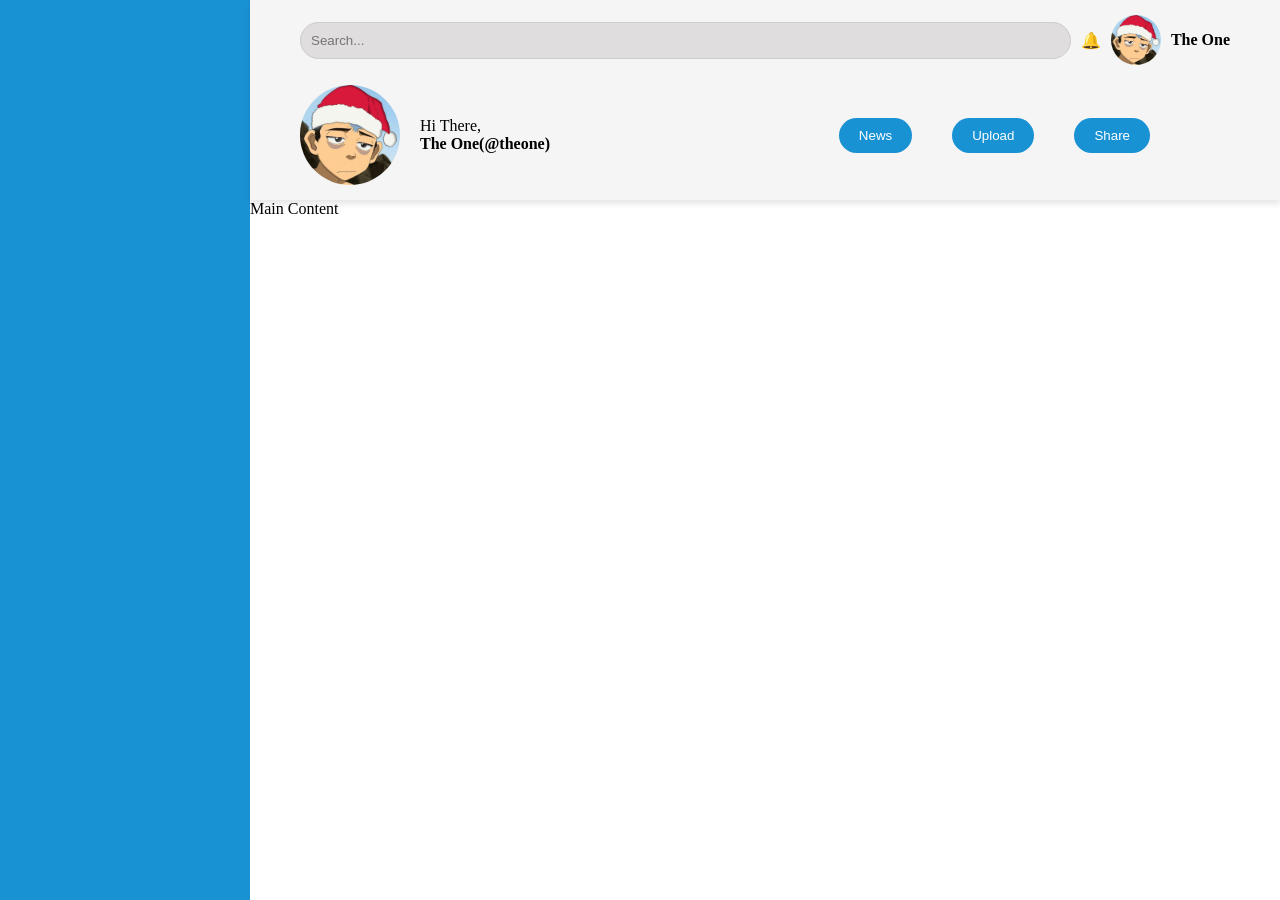
==== dashboard.html @ 389026cd "finishing the header part" ====
<!DOCTYPE html>
<head>
<link rel="stylesheet" href="styles.css">
</head>
<body>
  <div class ="container">
    <div class="sidebar"></div>
    <div class="header">
      <div class ="header-top">
        <div class="search-bar">
          
          <input type="text" placeholder="Search...">
        </div>
        <div class="user-info">
          <span>🔔</span>
          <img src="avatar.webp" alt="User Avatar" class="avatar">
          <p class="username"><b>The One</b></p>

        </div>
      </div>
      <div class="lower-content">
        <div class="left">
          <img src="avatar.webp" alt="User Avatar" class="avatar1">
          <div class="greeting">
            <p class="hello">Hi There,</p>
            <p class="username1"><b>The One(@theone)</b></p>
</div>
        </div>
        <div class="right">
          <div class="header-btn">
            <button class="btn">News</button>
            <button class="btn">Upload</button>
            <button class="btn">Share</button>
          </div>
          

        </div>


      </div></div>
    <div class="main-content">Main Content</div>
  </div>
</body>

</html>
---- styles.css ----
* {
  box-sizing: border-box;
  margin: 0;
  padding: 0;
}
.container {
  display: grid;
  grid-template-columns: 250px 1fr;
  grid-template-rows: auto 1fr;
  min-height: 100vh;
}
.sidebar {
  grid-row: 1/3;
  background-color: #1992d4;
}
.header {
  display: grid;
  height: 200px;
  grid-template-rows : auto auto;
  background-color: #f5f5f5;
  padding: 10px 50px;
  gap: 10px;
  box-shadow: 0px 4px 6px rgba(0, 0, 0, 0.1);
  
}
.header-top {
  display: grid;
  grid-template-columns: 1fr auto;
  align-items: center;
}
.search-bar {
  display: grid;
  grid-template-columns: 1fr auto;
  gap: 10px;
  align-items: center;
  max-width : 1000px;
}
.search-bar input {
  padding: 10px;
  background-color: #d8d5d5b9;
  border: 1px solid #ccc;
  border-radius: 25px;
}
.user-info {
  display: grid;
  grid-template-columns: auto auto auto;
  gap: 10px;
  align-items: center;
  
}
.avatar {
  
  width: 50px;
  height: 50px;
  border-radius: 50%;
}
.avatar1 {
  width: 100px;
  height: 100px;
  border-radius: 50%;
}
.lower-content {
  display: grid;
  grid-template-columns: 1fr auto;
  align-items: center;
}
.left {
  display: grid;
  grid-template-columns: auto 1fr;
  align-items: center;
  gap: 20px;
}
.right {
  display: grid;
  grid-template-columns: auto auto auto;
  align-items: center;
  
  gap: 40px;
  
}
.btn {
  padding: 10px 20px;
  background-color: #1992d4;
  color: white;
  border: none;
  border-radius: 20px;
  cursor: pointer;
}
.username1 {
  font-size: 2 rem;
}
.header-btn {
  display: grid;
  grid-template-columns: auto auto auto;
  gap: 40px;
  align-items: center;
}
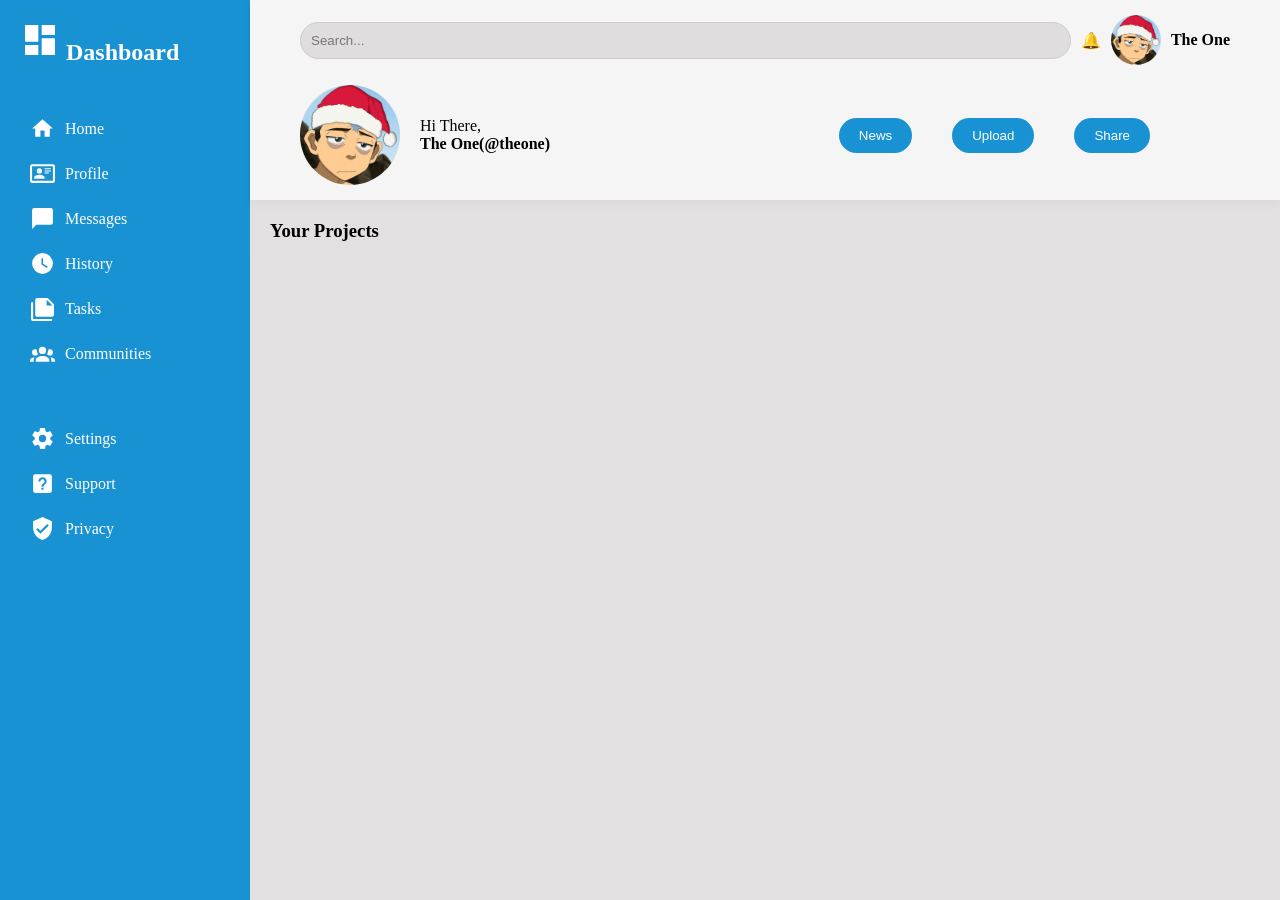
==== commit 77c40f0d: "finishing the sidebar" ====
--- a/dashboard.html
+++ b/dashboard.html
@@ -4,7 +4,55 @@
 </head>
 <body>
   <div class ="container">
-    <div class="sidebar"></div>
+    <div class="sidebar">
+      
+      <div class="dashboard-title">
+        <h1><svg xmlns="http://www.w3.org/2000/svg" viewBox="0 0 24 24"><title>view-dashboard</title><path d="M13,3V9H21V3M13,21H21V11H13M3,21H11V15H3M3,13H11V3H3V13Z" /></svg> Dashboard</h1>
+      </div>
+      <div class="nav-list">
+  <div class="nav-item">
+    <svg xmlns="http://w3.org" viewBox="0 0 24 24"><path d="M10,20V14H14V20H19V12H22L12,3L2,12H5V20H10Z" /></svg>
+    <span>Home</span>
+  </div>
+  <div class="nav-item">
+    <svg xmlns="http://w3.org" viewBox="0 0 24 24"><path d="M22,3H2C0.91,3.04 0.04,3.91 0,5V19C0.04,20.09 0.91,20.96 2,21H22C23.09,20.96 23.96,20.09 24,19V5C23.96,3.91 23.09,3.04 22,3M22,19H2V5H22V19M14,17V15.75C14,14.09 10.66,13.25 9,13.25C7.34,13.25 4,14.09 4,15.75V17H14M9,7A2.5,2.5 0 0,0 6.5,9.5A2.5,2.5 0 0,0 9,12A2.5,2.5 0 0,0 11.5,9.5A2.5,2.5 0 0,0 9,7M14,7V8H20V7H14M14,9V10H20V9H14M14,11V12H18V11H14" /></svg>
+    <span>Profile</span>
+  </div>
+  <div class="nav-item">
+    <svg xmlns="http://w3.org" viewBox="0 0 24 24"><path d="M20,2H4A2,2 0 0,0 2,4V22L6,18H20A2,2 0 0,0 22,16V4C22,2.89 21.1,2 20,2Z" /></svg>
+    <span>Messages</span>
+  </div>
+  <div class="nav-item">
+    <svg xmlns="http://w3.org" viewBox="0 0 24 24"><path d="M12,2A10,10 0 0,0 2,12A10,10 0 0,0 12,22A10,10 0 0,0 22,12A10,10 0 0,0 12,2M16.2,16.2L11,13V7H12.5V12.2L17,14.9L16.2,16.2Z" /></svg>
+    <span>History</span>
+  </div>
+  <div class="nav-item">
+    <svg xmlns="http://w3.org" viewBox="0 0 24 24"><path d="M16,9H21.5L16,3.5V9M7,2H17L23,8V18A2,2 0 0,1 21,20H7C5.89,20 5,19.1 5,18V4A2,2 0 0,1 7,2M3,6V22H21V24H3A2,2 0 0,1 1,22V6H3Z" /></svg>
+    <span>Tasks</span>
+  </div>
+  <div class="nav-item">
+    <svg xmlns="http://w3.org" viewBox="0 0 24 24"><path d="M12,5.5A3.5,3.5 0 0,1 15.5,9A3.5,3.5 0 0,1 12,12.5A3.5,3.5 0 0,1 8.5,9A3.5,3.5 0 0,1 12,5.5M5,8C5.56,8 6.08,8.15 6.53,8.42C6.38,9.85 6.8,11.27 7.66,12.38C7.16,13.34 6.16,14 5,14A3,3 0 0,1 2,11A3,3 0 0,1 5,8M19,8A3,3 0 0,1 22,11A3,3 0 0,1 19,14C17.84,14 16.84,13.34 16.34,12.38C17.2,11.27 17.62,9.85 17.47,8.42C17.92,8.15 18.44,8 19,8M5.5,18.25C5.5,16.18 8.41,14.5 12,14.5C15.59,14.5 18.5,16.18 18.5,18.25V20H5.5V18.25M0,20V18.5C0,17.11 1.89,15.94 4.45,15.6C3.86,16.28 3.5,17.22 3.5,18.25V20H0M24,20H20.5V18.25C20.5,17.22 20.14,16.28 19.55,15.6C22.11,15.94 24,17.11 24,18.5V20Z" /></svg>
+    <span>Communities</span>
+  </div>
+</div>
+
+<div class="nav-list">
+  <div class="nav-item">
+    <svg xmlns="http://w3.org" viewBox="0 0 24 24"><path d="M12,15.5A3.5,3.5 0 0,1 8.5,12A3.5,3.5 0 0,1 12,8.5A3.5,3.5 0 0,1 15.5,12A3.5,3.5 0 0,1 12,15.5M19.43,12.97C19.47,12.65 19.5,12.33 19.5,12C19.5,11.67 19.47,11.34 19.43,11L21.54,9.37C21.73,9.22 21.78,8.95 21.66,8.73L19.66,5.27C19.54,5.05 19.27,4.96 19.05,5.05L16.56,6.05C16.04,5.66 15.5,5.32 14.87,5.07L14.5,2.42C14.46,2.18 14.25,2 14,2H10C9.75,2 9.54,2.18 9.5,2.42L9.13,5.07C8.5,5.32 7.96,5.66 7.44,6.05L4.95,5.05C4.73,4.96 4.46,5.05 4.34,5.27L2.34,8.73C2.21,8.95 2.27,9.22 2.46,9.37L4.57,11C4.53,11.34 4.5,11.67 4.5,12C4.5,12.33 4.53,12.65 4.57,12.97L2.46,14.63C2.27,14.78 2.21,15.05 2.34,15.27L4.34,18.73C4.46,18.95 4.73,19.03 4.95,18.95L7.44,17.94C7.96,18.34 8.5,18.68 9.13,18.93L9.5,21.58C9.54,21.82 9.75,22 10,22H14C14.25,22 14.46,21.82 14.5,21.58L14.87,18.93C15.5,18.67 16.04,18.34 16.56,17.94L19.05,18.95C19.27,19.03 19.54,18.95 19.66,18.73L21.66,15.27C21.78,15.05 21.73,14.78 21.54,14.63L19.43,12.97Z" /></svg>
+    <span>Settings</span>
+  </div>
+  <div class="nav-item">
+    <svg xmlns="http://w3.org" viewBox="0 0 24 24"><path d="M11,18H13V16H11V18M12,6A4,4 0 0,0 8,10H10A2,2 0 0,1 12,8A2,2 0 0,1 14,10C14,12 11,11.75 11,15H13C13,12.75 16,12.5 16,10A4,4 0 0,0 12,6M5,3H19A2,2 0 0,1 21,5V19A2,2 0 0,1 19,21H5A2,2 0 0,1 3,19V5A2,2 0 0,1 5,3Z" /></svg>
+    <span>Support</span>
+  </div>
+  <div class="nav-item">
+    <svg xmlns="http://w3.org" viewBox="0 0 24 24"><path d="M10,17L6,13L7.41,11.59L10,14.17L16.59,7.58L18,9M12,1L3,5V11C3,16.55 6.84,21.74 12,23C17.16,21.74 21,16.55 21,11V5L12,1Z" /></svg>
+    <span>Privacy</span>
+  </div>
+</div>
+
+    </div>
+      
     <div class="header">
       <div class ="header-top">
         <div class="search-bar">
@@ -38,7 +86,9 @@
 
 
       </div></div>
-    <div class="main-content">Main Content</div>
+    <div class="main-content">
+      <h3>Your Projects</h3>
+    </div>
   </div>
 </body>
 
--- a/styles.css
+++ b/styles.css
@@ -94,4 +94,44 @@
   grid-template-columns: auto auto auto;
   gap: 40px;
   align-items: center;
+}
+.dashboard-title {
+  display: grid;
+  grid-template-columns: auto auto;
+  align-items: center;
+  gap: 10px;
+  padding: 20px;
+  font-size: 1.5rem;
+}
+.dashboard-title svg {
+  width: 40px;
+  height: 40px;
+  fill: white;
+}
+.dashboard-title h1 {
+  color: white;
+  font-size: 1.5rem;
+}
+.nav-list {
+  list-style: none;
+  padding: 20px;
+}
+.nav-item {
+  display: grid;
+  grid-template-columns: auto 1fr;
+  align-items: center;
+  gap: 10px;
+  padding: 10px;
+  color: white;
+  cursor: pointer;
+}
+.nav-item svg {
+  width: 25px;
+  height: 25px;
+  fill: white;
+}
+.main-content {
+  padding: 20px;
+  background-color: #d8d5d5b9;
+  
 }
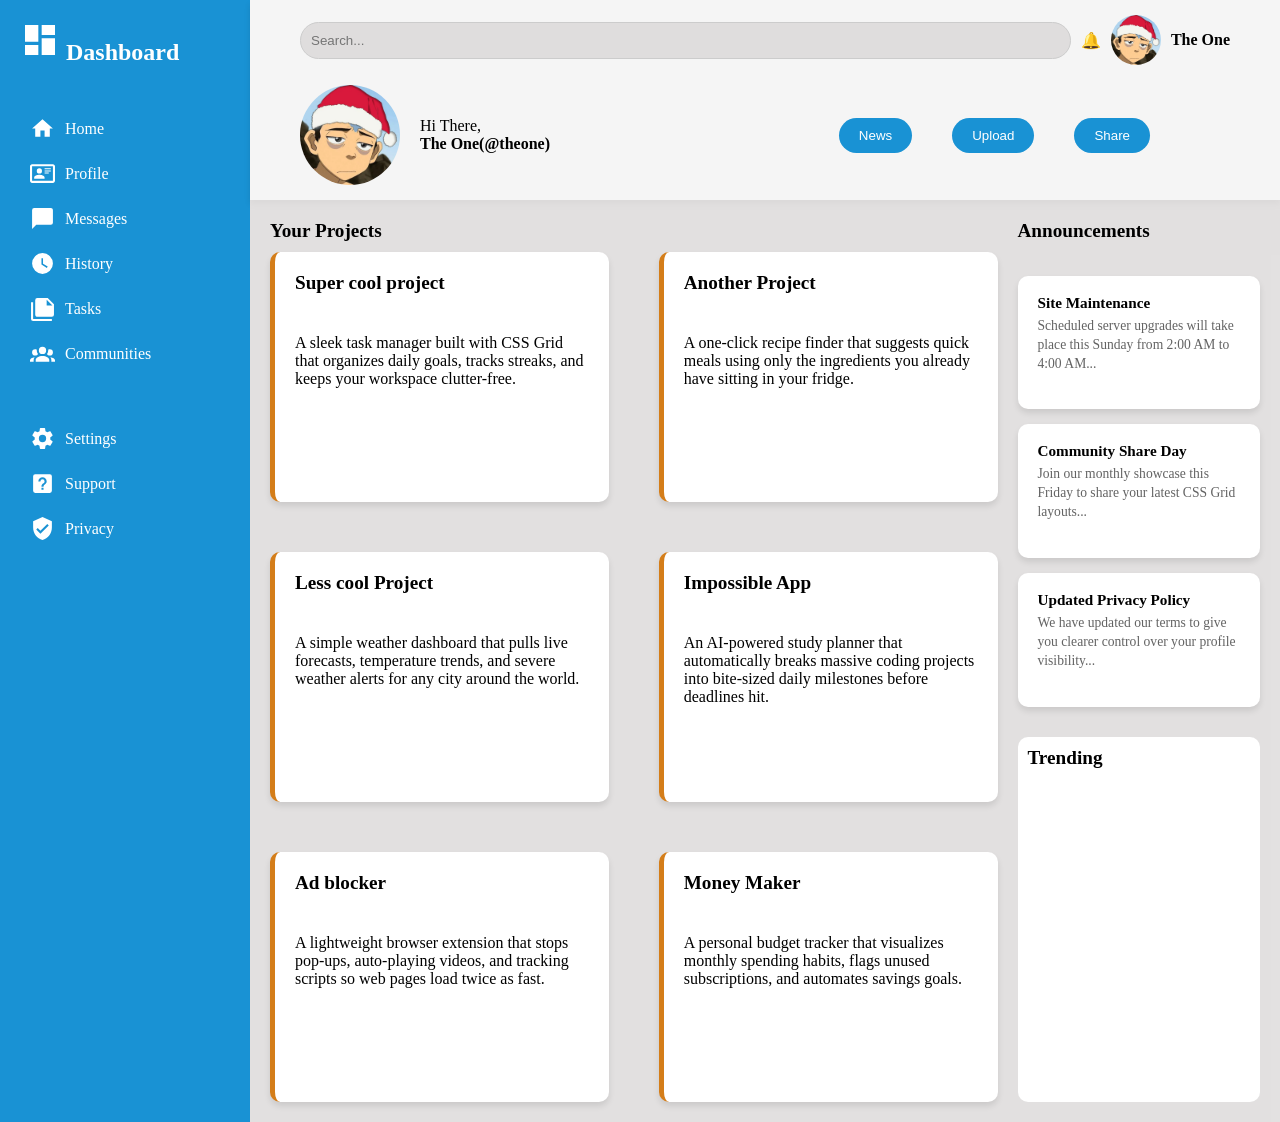
==== commit 07b47b3d: "finishing the main content projects  cards and annoucements" ====
--- a/dashboard.html
+++ b/dashboard.html
@@ -86,10 +86,76 @@
 
 
       </div></div>
-    <div class="main-content">
-      <h3>Your Projects</h3>
+        <div class="main-content">
+      <!-- Left Column (3fr) -->
+      <div class="projects-section">
+        <h3>Your Projects</h3>
+        <div class="projects">
+          <div class="project-card">
+            <h3>Super cool project</h3>
+            <p>A sleek task manager built with CSS Grid that organizes daily goals, tracks streaks, and keeps your workspace clutter-free.</p>
+          </div>
+
+          <div class="project-card">
+            <h3>Another Project</h3>
+            <p>A one-click recipe finder that suggests quick meals using only the ingredients you already have sitting in your fridge.</p>
+          </div>
+
+          <div class="project-card">
+            <h3>Less cool Project</h3>
+            <p>A simple weather dashboard that pulls live forecasts, temperature trends, and severe weather alerts for any city around the world.</p>
+          </div>
+
+          <div class="project-card">
+            <h3>Impossible App</h3>
+            <p>An AI-powered study planner that automatically breaks massive coding projects into bite-sized daily milestones before deadlines hit.</p>
+          </div>
+
+          <div class="project-card">
+            <h3>Ad blocker</h3>
+            <p>A lightweight browser extension that stops pop-ups, auto-playing videos, and tracking scripts so web pages load twice as fast.</p>
+          </div>
+
+          <div class="project-card">
+            <h3>Money Maker</h3>
+            <p>A personal budget tracker that visualizes monthly spending habits, flags unused subscriptions, and automates savings goals.</p>
+          </div>
+        </div>
+      </div>
+
+      <!-- Right Column (1fr) -->
+      <div class="right-sidebar">
+        
+        <div class="announcements">
+          <h3>Announcements</h3>
+          
+          <div class="announcements-card">
+            <h5>Site Maintenance</h5>
+  <p>Scheduled server upgrades will take place this Sunday from 2:00 AM to 4:00 AM...</p>
+
+          </div>
+          <div class="announcements-card">
+             <h5>Community Share Day</h5>
+  <p>Join our monthly showcase this Friday to share your latest CSS Grid layouts...</p>
+
+          </div>
+          <div class="announcements-card">
+             <h5>Updated Privacy Policy</h5>
+  <p>We have updated our terms to give you clearer control over your profile visibility...</p>
+
+          </div>
+        </div>
+        
+        <div class="trending">
+          <h3>Trending</h3>
+  
+          <div class="trending-card">
+
+          </div>
+        </div>
+      </div>
     </div>
-  </div>
+
 </body>
 
 </html>
--- a/styles.css
+++ b/styles.css
@@ -133,5 +133,66 @@
 .main-content {
   padding: 20px;
   background-color: #d8d5d5b9;
+  display: grid;
+  grid-template-columns: 3fr 1fr;
+  gap: 20px;
+}
+.projects {
+  display: grid;
+  grid-template-columns: repeat(2, 1fr);
+  gap: 50px;
   
+}
+.main-content h3 {
+  font-size: 1.2rem;
+  margin-bottom: 10px;
+}
+.project-card {
+  height: 250px;
+  background-color: white;
+  padding: 20px;
+  border-radius: 10px;
+  box-shadow: 0px 4px 6px rgba(0, 0, 0, 0.1);
+  border-left: 5px solid #d47d19;
+}
+.project-card h3{
+  padding-bottom: 30px;
+}
+.right-sidebar {
+  display: grid;
+  grid-template-rows: 2fr 1.5fr;
+  align-content: start;
+  gap: 30px;
+}
+.announcements{
+  display: grid;
+  gap: 15px;
+  
+}
+.announcements-card{
+  background-color: white;
+  padding: 18px 20px;
+  border-radius: 10px;
+  box-shadow: 0px 4px 6px rgba(0, 0, 0, 0.1);
+}
+.announcements-card p{
+  color: #636363;
+  font-size: 0.85rem;
+  line-height: 1.4;
+}
+.announcements h5{
+  
+  font-size: 0.95rem;
+  margin-bottom: 4px;
+}
+.trending{
+  background-color: white;
+  border-radius: 10px;
+}
+.announcements h3{
+  margin-bottom : 0;
+  font-size: 1.2 rem;
+}
+.trending h3{
+  margin: 10px;
 }
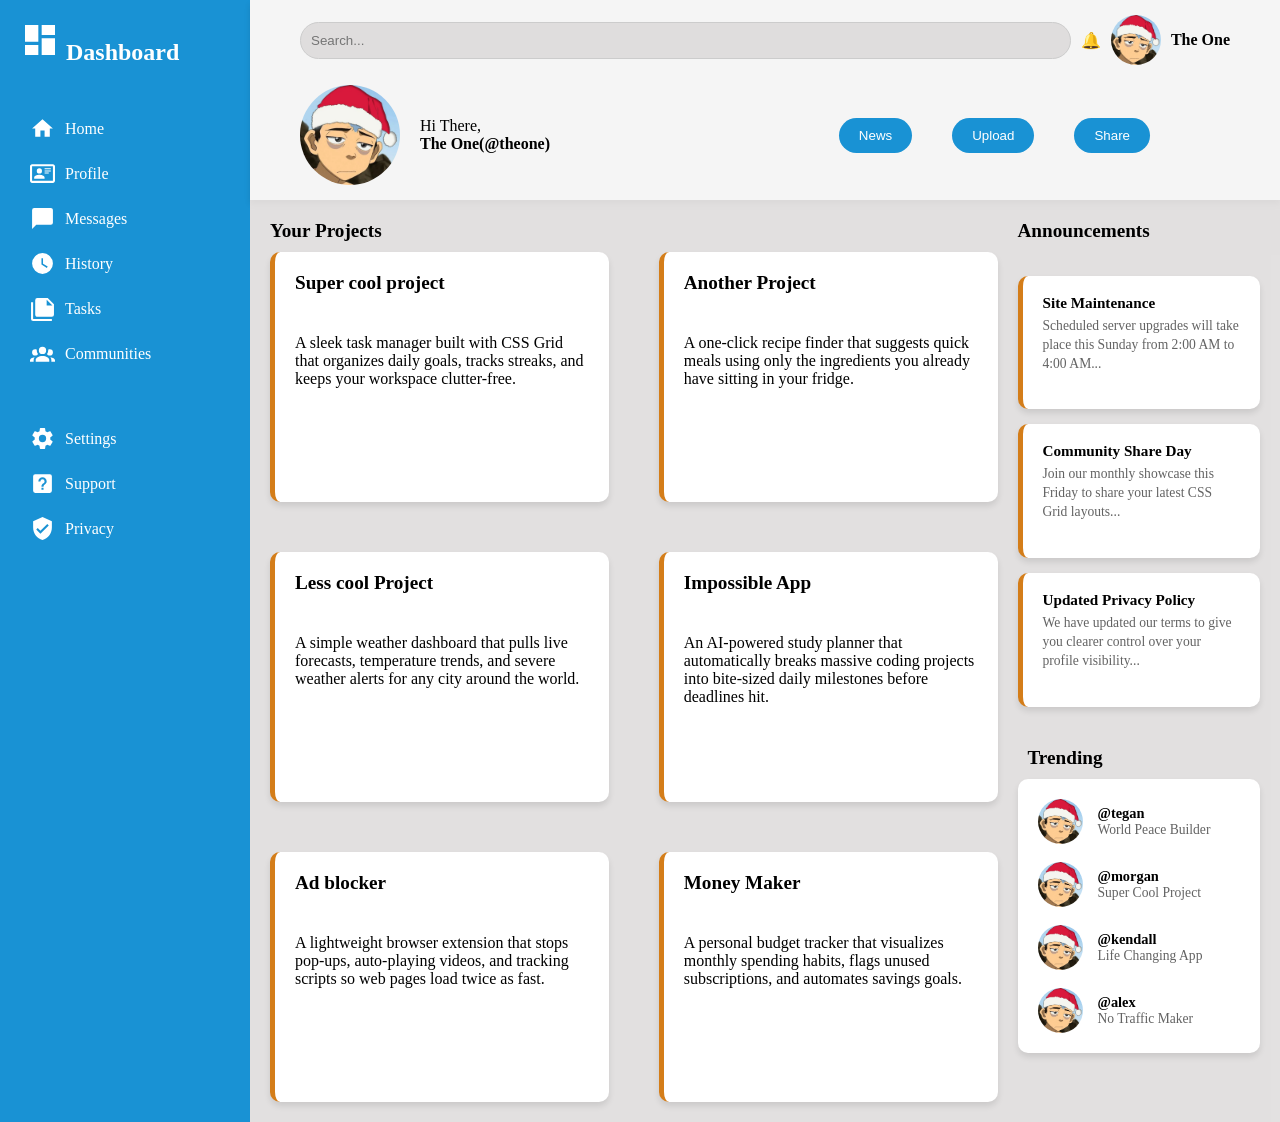
==== commit 95fd2c8c: "finishing the whole html and css" ====
--- a/dashboard.html
+++ b/dashboard.html
@@ -87,7 +87,7 @@
 
       </div></div>
         <div class="main-content">
-      <!-- Left Column (3fr) -->
+      
       <div class="projects-section">
         <h3>Your Projects</h3>
         <div class="projects">
@@ -123,7 +123,6 @@
         </div>
       </div>
 
-      <!-- Right Column (1fr) -->
       <div class="right-sidebar">
         
         <div class="announcements">
@@ -150,6 +149,38 @@
           <h3>Trending</h3>
   
           <div class="trending-card">
+            <div class="trending-item">
+  <img src="avatar.webp" alt="tegan" class="trending-avatar">
+  <div class="trending-user">
+    <p class="handle">@tegan</p>
+    <p class="bio">World Peace Builder</p>
+  </div>
+</div>
+
+<div class="trending-item">
+  <img src="avatar.webp" alt="morgan" class="trending-avatar">
+  <div class="trending-user">
+    <p class="handle">@morgan</p>
+    <p class="bio">Super Cool Project</p>
+  </div>
+</div>
+
+<div class="trending-item">
+  <img src="avatar.webp" alt="kendall" class="trending-avatar">
+  <div class="trending-user">
+    <p class="handle">@kendall</p>
+    <p class="bio">Life Changing App</p>
+  </div>
+</div>
+
+<div class="trending-item">
+  <img src="avatar.webp" alt="alex" class="trending-avatar">
+  <div class="trending-user">
+    <p class="handle">@alex</p>
+    <p class="bio">No Traffic Maker</p>
+  </div>
+</div>
+
 
           </div>
         </div>
--- a/styles.css
+++ b/styles.css
@@ -174,25 +174,57 @@
   padding: 18px 20px;
   border-radius: 10px;
   box-shadow: 0px 4px 6px rgba(0, 0, 0, 0.1);
+  border-left: 5px solid #d47d19;
+  
 }
 .announcements-card p{
   color: #636363;
   font-size: 0.85rem;
   line-height: 1.4;
+  
 }
 .announcements h5{
   
   font-size: 0.95rem;
   margin-bottom: 4px;
 }
-.trending{
-  background-color: white;
-  border-radius: 10px;
-}
+
 .announcements h3{
   margin-bottom : 0;
   font-size: 1.2 rem;
 }
 .trending h3{
   margin: 10px;
-}+}
+.trending-card {
+  background-color: white;
+  padding: 20px;
+  border-radius: 10px;
+  box-shadow: 0px 4px 6px rgba(0, 0, 0, 0.1);
+  display: grid;
+  gap: 18px;
+}
+
+.trending-item {
+  display: grid;
+  grid-template-columns: 45px 1fr;
+  align-items: center;
+  gap: 15px;
+}
+
+.trending-avatar {
+  width: 45px;
+  height: 45px;
+  border-radius: 50%;
+  object-fit: cover;
+}
+
+.handle {
+  font-weight: bold;
+  font-size: 0.9rem;
+}
+
+.bio {
+  color: #636363;
+  font-size: 0.85rem;
+}
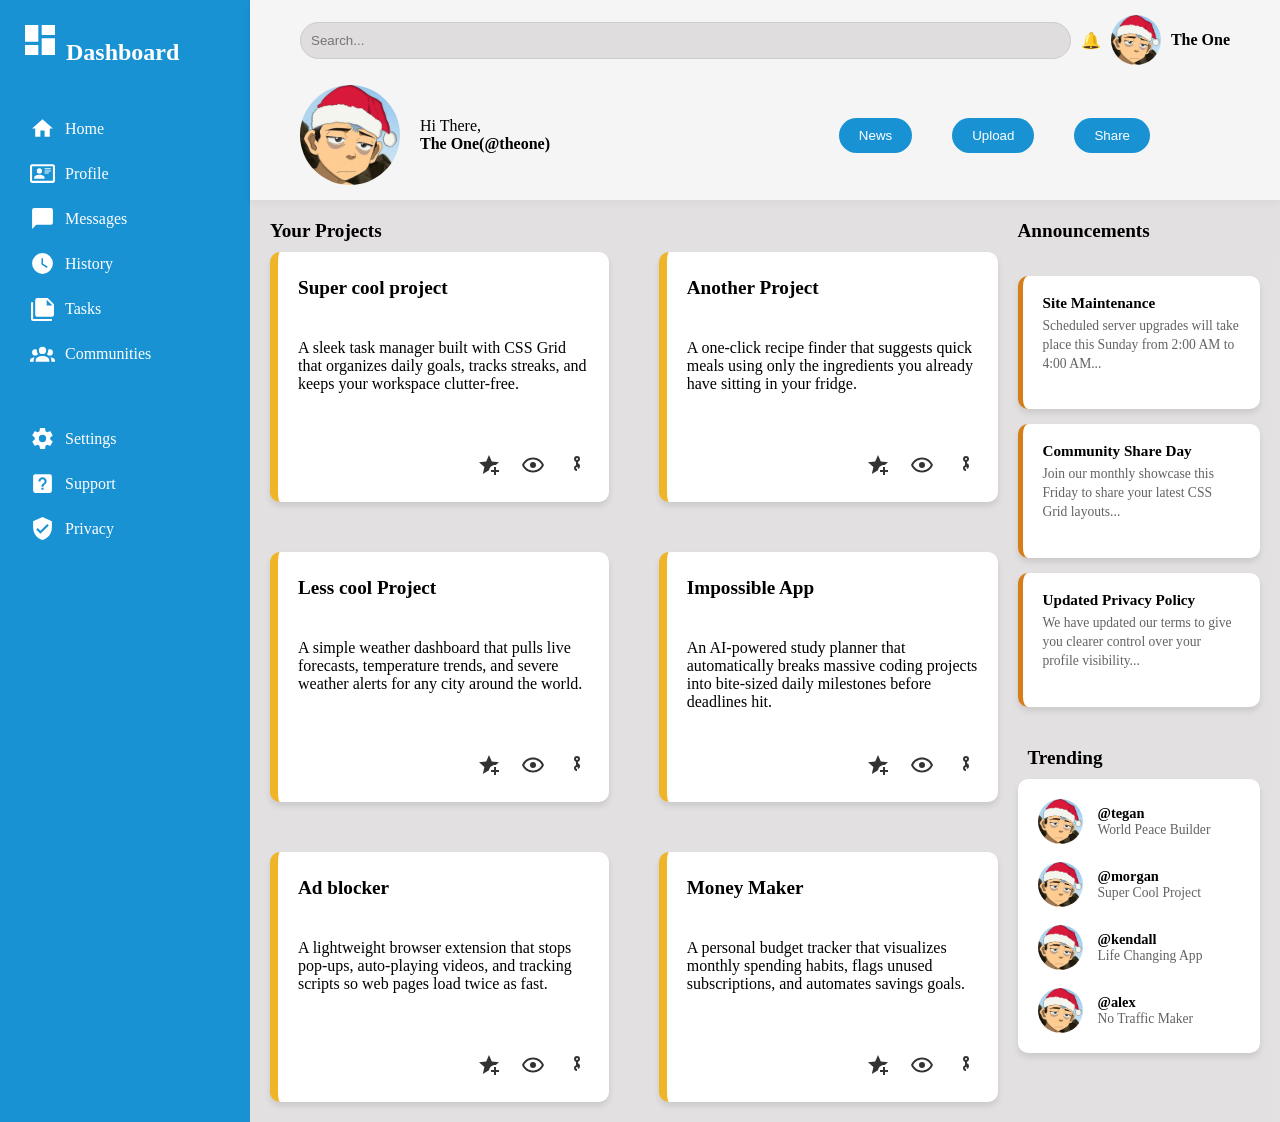
==== commit c11eeaa5: "some editings" ====
--- a/dashboard.html
+++ b/dashboard.html
@@ -94,31 +94,61 @@
           <div class="project-card">
             <h3>Super cool project</h3>
             <p>A sleek task manager built with CSS Grid that organizes daily goals, tracks streaks, and keeps your workspace clutter-free.</p>
+            <div class="card-icons">
+    <svg xmlns="http://w3.org" viewBox="0 0 24 24"><path d="M5.8,21L7.4,14L2,9.2L9.2,8.6L12,2L14.8,8.6L22,9.2L18.8,12H18C14.9,12 12.4,14.3 12,17.3L5.8,21M17,14V17H14V19H17V22H19V19H22V17H19V14H17Z" /></svg>
+    <svg xmlns="http://w3.org" viewBox="0 0 24 24"><path d="M12,9A3,3 0 0,1 15,12A3,3 0 0,1 12,15A3,3 0 0,1 9,12A3,3 0 0,1 12,9M12,4.5C17,4.5 21.27,7.61 23,12C21.27,16.39 17,19.5 12,19.5C7,19.5 2.73,16.39 1,12C2.73,7.61 7,4.5 12,4.5M3.18,12C4.83,15.36 8.24,17.5 12,17.5C15.76,17.5 19.17,15.36 20.82,12C19.17,8.64 15.76,6.5 12,6.5C8.24,6.5 4.83,8.64 3.18,12Z" /></svg>
+    <svg xmlns="http://w3.org" viewBox="0 0 24 24"><path d="M12,18A3,3 0 0,1 9,15C9,13.68 9.85,12.56 11,12.17V8.83C9.85,8.44 9,7.32 9,6A3,3 0 0,1 12,3A3,3 0 0,1 15,6C15,7.32 14.15,8.44 13,8.83V10.17C14.15,10.56 15,11.68 15,13A3,3 0 0,1 12,16M12,5A1,1 0 0,0 11,6A1,1 0 0,0 12,7A1,1 0 0,0 13,6A1,1 0 0,0 12,5M12,14A1,1 0 0,0 11,15A1,1 0 0,0 12,16A1,1 0 0,0 13,15A1,1 0 0,0 12,14Z" /></svg>
+  </div>
           </div>
 
           <div class="project-card">
             <h3>Another Project</h3>
             <p>A one-click recipe finder that suggests quick meals using only the ingredients you already have sitting in your fridge.</p>
+            <div class="card-icons">
+    <svg xmlns="http://w3.org" viewBox="0 0 24 24"><path d="M5.8,21L7.4,14L2,9.2L9.2,8.6L12,2L14.8,8.6L22,9.2L18.8,12H18C14.9,12 12.4,14.3 12,17.3L5.8,21M17,14V17H14V19H17V22H19V19H22V17H19V14H17Z" /></svg>
+    <svg xmlns="http://w3.org" viewBox="0 0 24 24"><path d="M12,9A3,3 0 0,1 15,12A3,3 0 0,1 12,15A3,3 0 0,1 9,12A3,3 0 0,1 12,9M12,4.5C17,4.5 21.27,7.61 23,12C21.27,16.39 17,19.5 12,19.5C7,19.5 2.73,16.39 1,12C2.73,7.61 7,4.5 12,4.5M3.18,12C4.83,15.36 8.24,17.5 12,17.5C15.76,17.5 19.17,15.36 20.82,12C19.17,8.64 15.76,6.5 12,6.5C8.24,6.5 4.83,8.64 3.18,12Z" /></svg>
+    <svg xmlns="http://w3.org" viewBox="0 0 24 24"><path d="M12,18A3,3 0 0,1 9,15C9,13.68 9.85,12.56 11,12.17V8.83C9.85,8.44 9,7.32 9,6A3,3 0 0,1 12,3A3,3 0 0,1 15,6C15,7.32 14.15,8.44 13,8.83V10.17C14.15,10.56 15,11.68 15,13A3,3 0 0,1 12,16M12,5A1,1 0 0,0 11,6A1,1 0 0,0 12,7A1,1 0 0,0 13,6A1,1 0 0,0 12,5M12,14A1,1 0 0,0 11,15A1,1 0 0,0 12,16A1,1 0 0,0 13,15A1,1 0 0,0 12,14Z" /></svg>
+  </div>
           </div>
 
           <div class="project-card">
             <h3>Less cool Project</h3>
             <p>A simple weather dashboard that pulls live forecasts, temperature trends, and severe weather alerts for any city around the world.</p>
+            <div class="card-icons">
+    <svg xmlns="http://w3.org" viewBox="0 0 24 24"><path d="M5.8,21L7.4,14L2,9.2L9.2,8.6L12,2L14.8,8.6L22,9.2L18.8,12H18C14.9,12 12.4,14.3 12,17.3L5.8,21M17,14V17H14V19H17V22H19V19H22V17H19V14H17Z" /></svg>
+    <svg xmlns="http://w3.org" viewBox="0 0 24 24"><path d="M12,9A3,3 0 0,1 15,12A3,3 0 0,1 12,15A3,3 0 0,1 9,12A3,3 0 0,1 12,9M12,4.5C17,4.5 21.27,7.61 23,12C21.27,16.39 17,19.5 12,19.5C7,19.5 2.73,16.39 1,12C2.73,7.61 7,4.5 12,4.5M3.18,12C4.83,15.36 8.24,17.5 12,17.5C15.76,17.5 19.17,15.36 20.82,12C19.17,8.64 15.76,6.5 12,6.5C8.24,6.5 4.83,8.64 3.18,12Z" /></svg>
+    <svg xmlns="http://w3.org" viewBox="0 0 24 24"><path d="M12,18A3,3 0 0,1 9,15C9,13.68 9.85,12.56 11,12.17V8.83C9.85,8.44 9,7.32 9,6A3,3 0 0,1 12,3A3,3 0 0,1 15,6C15,7.32 14.15,8.44 13,8.83V10.17C14.15,10.56 15,11.68 15,13A3,3 0 0,1 12,16M12,5A1,1 0 0,0 11,6A1,1 0 0,0 12,7A1,1 0 0,0 13,6A1,1 0 0,0 12,5M12,14A1,1 0 0,0 11,15A1,1 0 0,0 12,16A1,1 0 0,0 13,15A1,1 0 0,0 12,14Z" /></svg>
+  </div>
           </div>
 
           <div class="project-card">
             <h3>Impossible App</h3>
             <p>An AI-powered study planner that automatically breaks massive coding projects into bite-sized daily milestones before deadlines hit.</p>
+            <div class="card-icons">
+    <svg xmlns="http://w3.org" viewBox="0 0 24 24"><path d="M5.8,21L7.4,14L2,9.2L9.2,8.6L12,2L14.8,8.6L22,9.2L18.8,12H18C14.9,12 12.4,14.3 12,17.3L5.8,21M17,14V17H14V19H17V22H19V19H22V17H19V14H17Z" /></svg>
+    <svg xmlns="http://w3.org" viewBox="0 0 24 24"><path d="M12,9A3,3 0 0,1 15,12A3,3 0 0,1 12,15A3,3 0 0,1 9,12A3,3 0 0,1 12,9M12,4.5C17,4.5 21.27,7.61 23,12C21.27,16.39 17,19.5 12,19.5C7,19.5 2.73,16.39 1,12C2.73,7.61 7,4.5 12,4.5M3.18,12C4.83,15.36 8.24,17.5 12,17.5C15.76,17.5 19.17,15.36 20.82,12C19.17,8.64 15.76,6.5 12,6.5C8.24,6.5 4.83,8.64 3.18,12Z" /></svg>
+    <svg xmlns="http://w3.org" viewBox="0 0 24 24"><path d="M12,18A3,3 0 0,1 9,15C9,13.68 9.85,12.56 11,12.17V8.83C9.85,8.44 9,7.32 9,6A3,3 0 0,1 12,3A3,3 0 0,1 15,6C15,7.32 14.15,8.44 13,8.83V10.17C14.15,10.56 15,11.68 15,13A3,3 0 0,1 12,16M12,5A1,1 0 0,0 11,6A1,1 0 0,0 12,7A1,1 0 0,0 13,6A1,1 0 0,0 12,5M12,14A1,1 0 0,0 11,15A1,1 0 0,0 12,16A1,1 0 0,0 13,15A1,1 0 0,0 12,14Z" /></svg>
+  </div>
           </div>
 
           <div class="project-card">
             <h3>Ad blocker</h3>
             <p>A lightweight browser extension that stops pop-ups, auto-playing videos, and tracking scripts so web pages load twice as fast.</p>
+            <div class="card-icons">
+    <svg xmlns="http://w3.org" viewBox="0 0 24 24"><path d="M5.8,21L7.4,14L2,9.2L9.2,8.6L12,2L14.8,8.6L22,9.2L18.8,12H18C14.9,12 12.4,14.3 12,17.3L5.8,21M17,14V17H14V19H17V22H19V19H22V17H19V14H17Z" /></svg>
+    <svg xmlns="http://w3.org" viewBox="0 0 24 24"><path d="M12,9A3,3 0 0,1 15,12A3,3 0 0,1 12,15A3,3 0 0,1 9,12A3,3 0 0,1 12,9M12,4.5C17,4.5 21.27,7.61 23,12C21.27,16.39 17,19.5 12,19.5C7,19.5 2.73,16.39 1,12C2.73,7.61 7,4.5 12,4.5M3.18,12C4.83,15.36 8.24,17.5 12,17.5C15.76,17.5 19.17,15.36 20.82,12C19.17,8.64 15.76,6.5 12,6.5C8.24,6.5 4.83,8.64 3.18,12Z" /></svg>
+    <svg xmlns="http://w3.org" viewBox="0 0 24 24"><path d="M12,18A3,3 0 0,1 9,15C9,13.68 9.85,12.56 11,12.17V8.83C9.85,8.44 9,7.32 9,6A3,3 0 0,1 12,3A3,3 0 0,1 15,6C15,7.32 14.15,8.44 13,8.83V10.17C14.15,10.56 15,11.68 15,13A3,3 0 0,1 12,16M12,5A1,1 0 0,0 11,6A1,1 0 0,0 12,7A1,1 0 0,0 13,6A1,1 0 0,0 12,5M12,14A1,1 0 0,0 11,15A1,1 0 0,0 12,16A1,1 0 0,0 13,15A1,1 0 0,0 12,14Z" /></svg>
+  </div>
           </div>
 
           <div class="project-card">
             <h3>Money Maker</h3>
             <p>A personal budget tracker that visualizes monthly spending habits, flags unused subscriptions, and automates savings goals.</p>
+            <div class="card-icons">
+    <svg xmlns="http://w3.org" viewBox="0 0 24 24"><path d="M5.8,21L7.4,14L2,9.2L9.2,8.6L12,2L14.8,8.6L22,9.2L18.8,12H18C14.9,12 12.4,14.3 12,17.3L5.8,21M17,14V17H14V19H17V22H19V19H22V17H19V14H17Z" /></svg>
+    <svg xmlns="http://w3.org" viewBox="0 0 24 24"><path d="M12,9A3,3 0 0,1 15,12A3,3 0 0,1 12,15A3,3 0 0,1 9,12A3,3 0 0,1 12,9M12,4.5C17,4.5 21.27,7.61 23,12C21.27,16.39 17,19.5 12,19.5C7,19.5 2.73,16.39 1,12C2.73,7.61 7,4.5 12,4.5M3.18,12C4.83,15.36 8.24,17.5 12,17.5C15.76,17.5 19.17,15.36 20.82,12C19.17,8.64 15.76,6.5 12,6.5C8.24,6.5 4.83,8.64 3.18,12Z" /></svg>
+    <svg xmlns="http://w3.org" viewBox="0 0 24 24"><path d="M12,18A3,3 0 0,1 9,15C9,13.68 9.85,12.56 11,12.17V8.83C9.85,8.44 9,7.32 9,6A3,3 0 0,1 12,3A3,3 0 0,1 15,6C15,7.32 14.15,8.44 13,8.83V10.17C14.15,10.56 15,11.68 15,13A3,3 0 0,1 12,16M12,5A1,1 0 0,0 11,6A1,1 0 0,0 12,7A1,1 0 0,0 13,6A1,1 0 0,0 12,5M12,14A1,1 0 0,0 11,15A1,1 0 0,0 12,16A1,1 0 0,0 13,15A1,1 0 0,0 12,14Z" /></svg>
+  </div>
           </div>
         </div>
       </div>
--- a/styles.css
+++ b/styles.css
@@ -148,12 +148,14 @@
   margin-bottom: 10px;
 }
 .project-card {
-  height: 250px;
+ height: 250px;
   background-color: white;
-  padding: 20px;
+  padding: 25px 20px;
   border-radius: 10px;
   box-shadow: 0px 4px 6px rgba(0, 0, 0, 0.1);
-  border-left: 5px solid #d47d19;
+  border-left: 8px solid #f0b429;
+  display: grid;
+  grid-template-rows: auto 1fr auto;
 }
 .project-card h3{
   padding-bottom: 30px;
@@ -228,3 +230,19 @@
   color: #636363;
   font-size: 0.85rem;
 }
+
+
+
+.card-icons {
+  display: grid;
+  grid-template-columns: repeat(3, 24px);
+  justify-content: end;
+  gap: 20px;
+}
+
+.card-icons svg {
+  width: 24px;
+  height: 24px;
+  fill: #333333;
+  cursor: pointer;
+}
